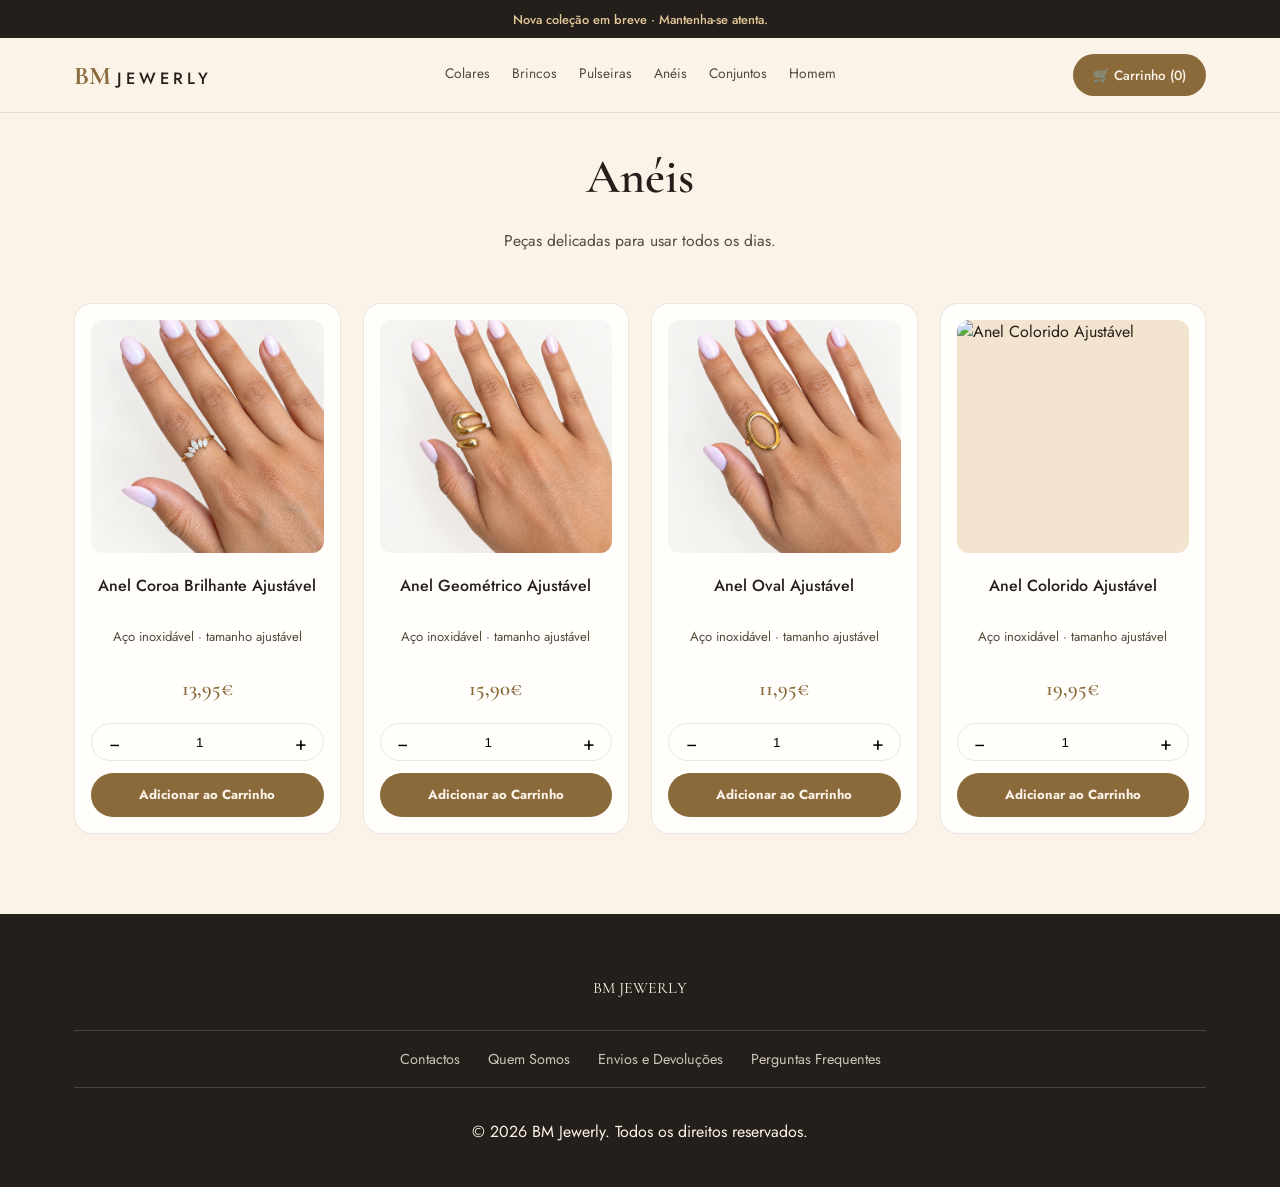
==== BmJewerly/aneis.html @ b455438f "Add files via upload" ====
<!DOCTYPE html>
<html lang="pt-PT">
<head><meta charset="UTF-8"><meta name="viewport" content="width=device-width, initial-scale=1.0"><title>Anéis | BM Jewerly</title><style>
:root{--ivory:#FBF3E8;--card:#FFFEFA;--ink:#241F1A;--soft:#55493C;--gold:#8A6A3A;--border:rgba(36,31,26,.1)}*{box-sizing:border-box}body{margin:0;background:var(--ivory);color:var(--ink);font-family:Arial,sans-serif}a{color:inherit;text-decoration:none}button{font:inherit;cursor:pointer}.container{max-width:1180px;margin:auto;padding:0 24px}.site-header{position:sticky;top:0;z-index:5;background:#fbf3e8f5;border-bottom:1px solid var(--border)}.header-inner{display:flex;align-items:center;justify-content:space-between;gap:20px;padding:16px 24px;max-width:1180px;margin:auto}.logo{display:flex;gap:6px;align-items:baseline}.logo-mark,.category-header h1,.cart-header h2{font-family:Georgia,serif}.logo-mark{font-weight:bold;font-size:1.6rem;color:var(--gold)}.logo-word{letter-spacing:.24em}.main-nav{display:flex;gap:20px;flex-wrap:wrap}.main-nav a{font-size:.86rem;color:var(--soft)}.main-nav a.active{color:var(--gold);font-weight:bold}.btn{border:0;border-radius:999px;padding:11px 20px;font-weight:bold}.btn-primary{background:var(--gold);color:var(--ivory)}.category-header{text-align:center;padding:58px 0 42px}.category-header h1{font-size:3rem;margin:0 0 12px}.category-header p{color:var(--soft)}.product-grid{display:grid;grid-template-columns:repeat(auto-fit,minmax(240px,1fr));gap:24px;padding-bottom:80px}.product-card{background:var(--card);border:1px solid var(--border);border-radius:18px;padding:16px}.product-gallery{aspect-ratio:1;border-radius:12px;overflow:hidden;background:#eee;margin-bottom:16px}.product-gallery img{width:100%;height:100%;object-fit:cover}.product-title{text-align:center;font-size:1.08rem;margin:8px 0}.product-price{text-align:center;color:var(--gold);font:bold 1.3rem Georgia,serif;margin:0 0 16px}.qty-wrapper{display:flex;justify-content:space-between;align-items:center;border:1px solid var(--border);border-radius:999px;padding:4px 8px;margin-bottom:12px}.qty-btn{border:0;background:none;font-size:1.2rem;width:28px;height:28px}.qty-input{width:40px;border:0;background:none;text-align:center}.action-buttons .btn{width:100%}.site-footer{background:var(--ink);color:var(--ivory);text-align:center;padding:40px;margin-top:20px}.cart-overlay{position:fixed;inset:0;background:#0008;z-index:10;display:none}.cart-overlay.is-active{display:block}.cart-sidebar{position:fixed;right:0;top:0;bottom:0;width:min(400px,100%);background:var(--card);z-index:11;transform:translateX(100%);transition:transform .25s;display:flex;flex-direction:column}.cart-sidebar.is-active{transform:translateX(0)}.cart-header{display:flex;justify-content:space-between;padding:20px;border-bottom:1px solid var(--border)}.cart-header h2{margin:0}.close-cart{border:0;background:none;font-size:1.5rem}.cart-items-container{flex:1;overflow:auto;padding:20px}.cart-item{display:flex;gap:12px;margin-bottom:20px}.cart-item-img{width:64px;height:64px;object-fit:cover;border-radius:8px}.cart-item-info{flex:1}.cart-item-price{color:var(--gold);font-weight:bold}.cart-item-qty{font-size:.85rem;color:var(--soft);margin-top:4px}.remove-item{border:0;background:none;color:#a34d64;text-decoration:underline;padding:0;margin-top:4px}.cart-footer{padding:20px;border-top:1px solid var(--border)}.cart-total-row{display:flex;justify-content:space-between;font-weight:bold;font-size:1.2rem;margin-bottom:16px}.cart-footer .btn{display:block;text-align:center;width:100%}@media(max-width:850px){.header-inner{flex-wrap:wrap}.main-nav{order:3;width:100%;justify-content:center}.header-actions{margin-left:auto}}
</style><link rel="stylesheet" href="site.css"></head><body><div class="collection-notice" role="status">Nova coleção em breve · Mantenha-se atenta.</div><header class="site-header"><div class="header-inner"><a class="logo" href="index.html"><span class="logo-mark">BM</span><span class="logo-word">JEWERLY</span></a><nav class="main-nav"><a href="colares.html">Colares</a><a href="brincos.html">Brincos</a><a href="pulseiras.html">Pulseiras</a><a href="aneis.html">Anéis</a><a href="conjuntos.html">Conjuntos</a><a href="homem.html">Homem</a></nav><div class="header-actions"><button class="btn btn-primary" id="cartBtn">🛒 Carrinho (0)</button></div></div></header><main class="container"><div class="category-header"><h1>Anéis</h1><p>Peças delicadas para usar todos os dias.</p></div><div class="product-grid" id="productGrid"></div></main><footer class="site-footer"><div class="container footer-inner"><p class="footer-logo">BM JEWERLY</p><nav class="footer-links" aria-label="Informações da loja"><a href="index.html#contactos">Contactos</a><a href="index.html#quem-somos">Quem Somos</a><a href="index.html#envios-e-devolucoes">Envios e Devoluções</a><a href="index.html#perguntas-frequentes">Perguntas Frequentes</a></nav><p class="footer-copy">© 2026 BM Jewerly. Todos os direitos reservados.</p></div></footer><div class="cart-overlay" id="cartOverlay"></div><aside class="cart-sidebar" id="cartSidebar"><div class="cart-header"><h2>O teu carrinho</h2><button class="close-cart" id="closeCartBtn">×</button></div><div class="cart-items-container" id="cartItemsList"></div><div class="cart-footer"><div class="cart-total-row"><span>Total:</span><span id="cartTotalValue">0,00€</span></div><a href="compra.html" class="btn btn-primary">Finalizar Compra</a></div></aside><script>
const products=[
	['Anel Coroa Brilhante Ajustável','13,95€','Site/anel/anel coroa brilhante/ChatGPT Image 19_09_2026, 15_02_17.png','Aço inoxidável · tamanho ajustável',['Site/anel/anel coroa brilhante/ChatGPT Image 19_09_2026, 15_02_17.png','Site/anel/anel coroa brilhante/Captura de ecrã 2026-09-19, às 15.03.24.png','Site/anel/anel coroa brilhante/Captura de ecrã 2026-09-19, às 15.03.12.png']],
	['Anel Geométrico Ajustável','15,90€','Site/anel/anel geométrico/ChatGPT Image 19_09_2026, 14_48_37.png','Aço inoxidável · tamanho ajustável',['Site/anel/anel geométrico/ChatGPT Image 19_09_2026, 14_48_37.png','Site/anel/anel geométrico/Captura de ecrã 2026-09-19, às 14.50.36.png','Site/anel/anel geométrico/Captura de ecrã 2026-09-19, às 14.50.17.png','Site/anel/anel geométrico/Captura de ecrã 2026-09-19, às 14.50.04.png']],
	['Anel Oval Ajustável','11,95€','Site/anel/anel oval/ChatGPT Image 19_09_2026, 14_55_21.png','Aço inoxidável · tamanho ajustável',['Site/anel/anel oval/ChatGPT Image 19_09_2026, 14_55_21.png','Site/anel/anel oval/Captura de ecrã 2026-09-19, às 14.58.54.png','Site/anel/anel oval/Captura de ecrã 2026-09-19, às 14.58.02.png']],
	['Anel Colorido Ajustável','19,95€','Site/anel/anel colorido /ChatGPT Image 19_09_2026, 14_31_43.png','Aço inoxidável · tamanho ajustável',['Site/anel/anel colorido /ChatGPT Image 19_09_2026, 14_31_43.png','Site/anel/anel colorido /Captura de ecrã 2026-09-19, às 14.46.03.png','Site/anel/anel colorido /Captura de ecrã 2026-09-19, às 14.45.47.png','Site/anel/anel colorido /Captura de ecrã 2026-09-19, às 14.45.36.png']]
];
function changeProductImage(button, direction){const gallery=button.closest('.product-gallery');const images=JSON.parse(gallery.dataset.images);const image=gallery.querySelector('img');const current=Number(gallery.dataset.imageIndex||0);const next=(current+direction+images.length)%images.length;gallery.dataset.imageIndex=next;image.src=images[next]}
const key='bm_jewerly_cart_final';let cart=[];try{cart=JSON.parse(localStorage.getItem(key)||'[]');if(!Array.isArray(cart))cart=[]}catch(e){cart=[]}const grid=document.getElementById('productGrid');grid.innerHTML=products.map(p=>`<article class="product-card"><div class="product-gallery" data-images='${JSON.stringify(p[4])}'><img class="main-img" src="${p[2]}" alt="${p[0]}"><button class="gallery-nav prev" type="button" aria-label="Imagem anterior" onclick="changeProductImage(this,-1)">‹</button><button class="gallery-nav next" type="button" aria-label="Imagem seguinte" onclick="changeProductImage(this,1)">›</button></div><h3 class="product-title">${p[0]}</h3><p class="product-details">${p[3]}</p><p class="product-price">${p[1]}</p><div class="qty-wrapper"><button class="qty-btn minus">−</button><input class="qty-input" type="number" min="1" value="1"><button class="qty-btn plus">+</button></div><div class="action-buttons"><button class="btn btn-primary add-cart">Adicionar ao Carrinho</button></div></article>`).join('');
function render(){const list=document.getElementById('cartItemsList');document.getElementById('cartBtn').textContent=`🛒 Carrinho (${cart.reduce((n,i)=>n+Number(i.qty),0)})`;localStorage.setItem(key,JSON.stringify(cart));list.innerHTML=cart.length?cart.map((i,n)=>`<div class="cart-item"><img class="cart-item-img" src="${i.img}" alt="${i.title}"><div class="cart-item-info"><strong>${i.title}</strong><div class="cart-item-price">${i.price.toFixed(2).replace('.',',')}€</div><div class="cart-item-qty">Qtd: ${i.qty}</div><button class="remove-item" data-index="${n}">Remover</button></div></div>`).join(''):'<p>O teu carrinho está vazio.</p>';document.getElementById('cartTotalValue').textContent=`${cart.reduce((n,i)=>n+i.price*i.qty,0).toFixed(2).replace('.',',')}€`;list.querySelectorAll('.remove-item').forEach(b=>b.onclick=()=>{cart.splice(+b.dataset.index,1);render()})}function open(){cartOverlay.classList.add('is-active');cartSidebar.classList.add('is-active')}function close(){cartOverlay.classList.remove('is-active');cartSidebar.classList.remove('is-active')}grid.querySelectorAll('.product-card').forEach((c,i)=>{const q=c.querySelector('.qty-input');c.querySelector('.minus').onclick=()=>q.value=Math.max(1,+q.value-1);c.querySelector('.plus').onclick=()=>q.value=+q.value+1;c.querySelector('.add-cart').onclick=()=>{const title=products[i][0],price=parseFloat(products[i][1].replace(',','.')),qty=Math.max(1,+q.value||1),old=cart.find(x=>x.title===title);old?old.qty+=qty:cart.push({title,price,img:products[i][2],qty});render();open()}});cartBtn.onclick=open;closeCartBtn.onclick=close;cartOverlay.onclick=close;render();
</script><script>
const cartQuantityList=document.getElementById('cartItemsList');function addCartQuantityControls(){cartQuantityList.querySelectorAll('.cart-item').forEach((item,index)=>{if(item.querySelector('.cart-qty-controls'))return;const quantity=item.querySelector('.cart-item-qty');if(!quantity)return;const controls=document.createElement('div');controls.className='cart-qty-controls';controls.innerHTML=`<button class="cart-qty-btn" data-cart-index="${index}" data-cart-change="-1" aria-label="Diminuir quantidade">−</button><span class="cart-qty-value">${cart[index].qty}</span><button class="cart-qty-btn" data-cart-index="${index}" data-cart-change="1" aria-label="Aumentar quantidade">+</button>`;quantity.replaceWith(controls)})}cartQuantityList.addEventListener('click',event=>{const button=event.target.closest('[data-cart-change]');if(!button)return;const item=cart[Number(button.dataset.cartIndex)];item.qty=Math.max(1,item.qty+Number(button.dataset.cartChange));render();addCartQuantityControls()});addCartQuantityControls();new MutationObserver(addCartQuantityControls).observe(cartQuantityList,{childList:true});
</script></body></html>
---- BmJewerly/site.css ----
@import url('https://fonts.googleapis.com/css2?family=Cormorant+Garamond:wght@400;500;600;700&family=Jost:wght@300;400;500;600&display=swap');

:root {
  --font-display: 'Cormorant Garamond', Georgia, serif;
  --font-body: 'Jost', Arial, sans-serif;
}

*,
*::before,
*::after {
  box-sizing: border-box;
}

html {
  scroll-behavior: smooth;
}

body {
  font-family: var(--font-body);
  -webkit-font-smoothing: antialiased;
}

.collection-notice {
  display: flex;
  min-height: 38px;
  align-items: center;
  justify-content: center;
  padding: 8px 16px;
  background: var(--ink, #241F1A);
  color: var(--gold-light, #E4C99A);
  font-family: var(--font-body);
  font-size: .8rem;
  font-weight: 500;
  text-align: center;
}

.container,
.header-inner {
  width: 100%;
  max-width: 1180px;
  margin-left: auto;
  margin-right: auto;
}

.container {
  padding-left: 24px;
  padding-right: 24px;
}

.header-inner {
  display: flex;
  align-items: center;
  justify-content: space-between;
  gap: 20px;
  padding: 16px 24px;
}

.site-header:has(.main-nav) .header-inner {
  display: grid;
  grid-template-columns: minmax(0, 1fr) auto minmax(0, 1fr);
  column-gap: 24px;
}

.site-header:has(.main-nav) .logo {
  grid-column: 1;
  justify-self: start;
}

.site-header:has(.main-nav) .main-nav {
  grid-column: 2;
  justify-self: center;
}

.site-header:has(.main-nav) .header-actions {
  grid-column: 3;
  justify-self: end;
}

.logo {
  display: flex;
  flex: 0 0 auto;
  align-items: baseline;
  gap: 6px;
  text-decoration: none;
}

.logo-mark {
  color: var(--gold-deep, var(--gold));
  font-family: var(--font-display);
  font-size: 1.6rem;
  font-weight: 700;
}

.logo-word {
  color: var(--ink);
  font-family: var(--font-body);
  font-size: 1.02rem;
  font-weight: 500;
  letter-spacing: .24em;
}

.main-nav {
  display: flex;
  align-items: center;
  justify-content: center;
  gap: 22px;
}

.main-nav a {
  position: relative;
  padding-bottom: 4px;
  color: var(--ink-soft, var(--soft));
  font-family: var(--font-body);
  font-size: .86rem;
  text-decoration: none;
  white-space: nowrap;
}

.main-nav a::after {
  position: absolute;
  right: 0;
  bottom: 0;
  left: 0;
  height: 1px;
  background: var(--gold, #BA9463);
  content: '';
  transform: scaleX(0);
  transition: transform .25s ease;
}

.main-nav a:hover::after,
.main-nav a:focus-visible::after,
.main-nav a.active::after {
  transform: scaleX(1);
}

.header-actions {
  display: flex;
  flex: 0 0 auto;
  align-items: center;
  gap: 10px;
}

.site-header .btn {
  min-height: 42px;
  padding: 10px 20px;
  font-family: var(--font-body);
  font-size: .84rem;
  font-weight: 500;
  white-space: nowrap;
}

.category-header {
  display: flex;
  height: 190px;
  flex-direction: column;
  align-items: center;
  justify-content: center;
  padding: 38px 0 34px;
  text-align: center;
}

.category-header h1,
.page-title,
.summary-title,
.success-title {
  color: var(--ink);
  font-family: var(--font-display);
  font-weight: 600;
}

.category-header h1 {
  margin: 0 0 10px;
  font-size: 3rem;
  line-height: 1.05;
}

.category-header p {
  max-width: 600px;
  color: var(--ink-soft, var(--soft));
  font-size: .98rem;
  line-height: 1.6;
}

main.container > .product-grid,
.featured-products .product-grid {
  display: grid;
  grid-template-columns: repeat(4, minmax(0, 1fr));
  align-items: stretch;
  gap: 22px;
}

main.container > .product-grid {
  margin-top: 0;
  padding-bottom: 80px;
}

.featured-products .product-grid {
  grid-template-columns: repeat(3, minmax(0, 1fr));
  margin-top: 40px;
}

body:has(.main-nav a.active[href="pulseiras.html"]) main.container > .product-grid {
  grid-template-columns: repeat(2, minmax(0, 1fr));
  max-width: 760px;
  margin-right: auto;
  margin-left: auto;
}

body:has(.main-nav a.active[href="conjuntos.html"]) main.container > .product-grid,
body:has(.main-nav a.active[href="homem.html"]) main.container > .product-grid {
  grid-template-columns: minmax(0, 380px);
  justify-content: center;
  margin-right: auto;
  margin-left: auto;
}

main.container > .product-grid > .product-card,
.featured-products .product-card {
  display: flex;
  min-width: 0;
  min-height: 520px;
  height: 100%;
  flex-direction: column;
  padding: 16px;
  border: 1px solid var(--border);
  border-radius: 18px;
  background: var(--card);
}

main.container > .product-grid .product-gallery,
.featured-products .product-gallery {
  position: relative;
  width: 100%;
  flex: 0 0 auto;
  aspect-ratio: 1 / 1;
  overflow: hidden;
  margin-bottom: 14px;
  border-radius: 12px;
  background: var(--ivory-deep, #F2E4CE);
}

main.container > .product-grid .product-gallery img,
.featured-products .product-gallery img {
  width: 100%;
  height: 100%;
  object-fit: cover;
}

.product-gallery .gallery-nav {
  position: absolute;
  top: 50%;
  display: flex;
  width: 36px;
  height: 36px;
  align-items: center;
  justify-content: center;
  border: 1px solid var(--border);
  border-radius: 50%;
  background: rgba(255, 255, 255, .92);
  color: var(--ink);
  cursor: pointer;
  opacity: 0;
  transform: translateY(-50%);
  transition: opacity .2s ease, color .2s ease;
}

.product-gallery .gallery-nav:hover,
.product-gallery .gallery-nav:focus-visible {
  color: var(--gold-deep, var(--gold));
}

.product-gallery .gallery-nav.prev {
  left: 8px;
}

.product-gallery .gallery-nav.next {
  right: 8px;
}

.product-card:hover .gallery-nav,
.product-gallery .gallery-nav:focus-visible {
  opacity: 1;
}

main.container > .product-grid .product-info {
  display: flex;
  flex: 1;
  flex-direction: column;
}

.product-details {
  min-height: 2.8em;
  margin: 0 0 12px;
  color: var(--ink-soft, var(--soft));
  font-size: .82rem;
  line-height: 1.45;
  text-align: center;
}

.product-card .action-buttons {
  margin-top: auto;
}

.product-card.is-consultation .product-price {
  font-size: 1.05rem;
}

.empty-catalog {
  grid-column: 1 / -1;
  padding: 56px 24px;
  border: 1px solid var(--border);
  border-radius: 8px;
  background: var(--card);
  color: var(--ink-soft, var(--soft));
  text-align: center;
}

main.container > .product-grid .product-title,
.featured-products .product-title {
  display: -webkit-box;
  overflow: hidden;
  min-height: 2.8em;
  margin: 8px 0;
  color: var(--ink);
  font-family: var(--font-body);
  font-size: 1rem;
  font-weight: 500;
  line-height: 1.4;
  text-align: center;
  -webkit-box-orient: vertical;
  -webkit-line-clamp: 2;
}

main.container > .product-grid .product-price,
.featured-products .product-price {
  min-height: 1.6em;
  margin: 0 0 14px;
  color: var(--gold-deep, var(--gold));
  font-family: var(--font-display);
  font-size: 1.3rem;
  font-weight: 600;
  line-height: 1.25;
  text-align: center;
}

.product-grid .qty-btn {
  width: 28px;
  height: 28px;
}

main.container > .product-grid .action-buttons {
  display: grid;
  grid-template-columns: minmax(0, 1fr);
  margin-top: auto;
}

main.container > .product-grid .action-buttons .btn,
.featured-products .action-buttons .btn {
  width: 100%;
  min-height: 44px;
  padding: 10px 12px;
  font-family: var(--font-body);
  font-size: .82rem;
  line-height: 1.25;
  white-space: normal;
}

.site-footer {
  margin-top: 0 !important;
  padding: 48px 0 28px;
  text-align: center;
}

.footer-inner {
  display: flex;
  flex-direction: column;
  align-items: center;
  gap: 16px;
  text-align: center;
}

.footer-logo {
  font-family: var(--font-display);
}

.footer-links {
  display: flex;
  width: 100%;
  flex-wrap: wrap;
  align-items: center;
  justify-content: center;
  gap: 12px 28px;
  padding: 18px 0;
  border-top: 1px solid rgba(251, 243, 232, .18);
  border-bottom: 1px solid rgba(251, 243, 232, .18);
}

.footer-links a {
  color: rgba(251, 243, 232, .78);
  font-size: .9rem;
  text-decoration: none;
  text-underline-offset: 4px;
  transition: color .2s ease, text-decoration-color .2s ease;
}

.footer-links a:hover,
.footer-links a:focus-visible {
  color: var(--gold-light, #E4C99A);
  text-decoration: underline;
}

.checkout-layout {
  gap: 28px;
}

.panel {
  border-radius: 16px;
}

.page-title {
  font-size: 2.7rem;
  line-height: 1.1;
}

@media (max-width: 960px) {
  main.container > .product-grid,
  .featured-products .product-grid {
    grid-template-columns: repeat(3, minmax(0, 1fr));
    gap: 20px;
  }

  .header-inner {
    flex-wrap: wrap;
    justify-content: space-between;
    row-gap: 12px;
  }

  .site-header:has(.main-nav) .header-inner {
    grid-template-columns: minmax(0, 1fr) auto;
    row-gap: 12px;
  }

  .site-header:has(.main-nav) .logo {
    grid-column: 1;
    grid-row: 1;
  }

  .site-header:has(.main-nav) .main-nav {
    grid-column: 1 / -1;
    grid-row: 2;
    justify-self: stretch;
    order: 0;
  }

  .site-header:has(.main-nav) .header-actions {
    grid-column: 2;
    grid-row: 1;
    justify-self: end;
  }

  .main-nav {
    order: 3;
    width: 100%;
    flex-wrap: wrap;
    gap: 10px 20px;
  }
}

@media (max-width: 700px) {
  .collection-notice {
    min-height: 36px;
    padding: 8px 12px;
    font-size: .76rem;
  }

  .container {
    padding-right: 18px;
    padding-left: 18px;
  }

  .header-inner {
    gap: 10px;
    padding: 12px 18px;
  }

  .logo-word {
    font-size: .88rem;
    letter-spacing: .12em;
  }

  .logo-mark {
    font-size: 1.5rem;
  }

  .main-nav {
    gap: 8px 16px;
  }

  .main-nav a {
    font-size: .82rem;
  }

  .product-gallery .gallery-nav {
    opacity: 1;
  }

  .site-header .btn {
    min-height: 38px;
    padding: 8px 12px;
    font-size: .76rem;
  }

  .category-header {
    height: 164px;
    padding: 30px 0 26px;
  }

  .category-header h1 {
    font-size: 2.5rem;
  }

  main.container > .product-grid,
  .featured-products .product-grid {
    grid-template-columns: repeat(2, minmax(0, 1fr));
    gap: 18px;
  }

  main.container > .product-grid > .product-card,
  .featured-products .product-card {
    min-height: 480px;
    height: 100%;
    padding: 12px;
  }

  main.container > .product-grid .product-title,
  .featured-products .product-title {
    font-size: .9rem;
  }

  main.container > .product-grid .action-buttons .btn,
  .featured-products .action-buttons .btn {
    padding: 9px 6px;
    font-size: .74rem;
  }

  .site-footer {
    padding-top: 38px;
  }

  .footer-links {
    gap: 10px 18px;
    padding: 16px 0;
  }

  .footer-links a {
    font-size: .82rem;
  }

  .checkout-layout {
    grid-template-columns: minmax(0, 1fr);
    padding-top: 32px;
  }

  .page-title {
    font-size: 2.3rem;
  }
}

@media (max-width: 520px) {
  main.container > .product-grid,
  .featured-products .product-grid {
    grid-template-columns: minmax(0, 1fr);
  }

  main.container > .product-grid > .product-card,
  .featured-products .product-card {
    min-height: 0;
    height: auto;
  }

  body:has(.main-nav a.active[href="pulseiras.html"]) main.container > .product-grid {
    grid-template-columns: minmax(0, 1fr);
    max-width: 380px;
  }
}

@media (max-width: 360px) {
  .header-inner {
    padding-right: 12px;
    padding-left: 12px;
  }

  .logo-word {
    font-size: .78rem;
  }

  .site-header .btn {
    padding-right: 9px;
    padding-left: 9px;
    font-size: .7rem;
  }

  main.container > .product-grid,
  .featured-products .product-grid {
    gap: 10px;
  }
}
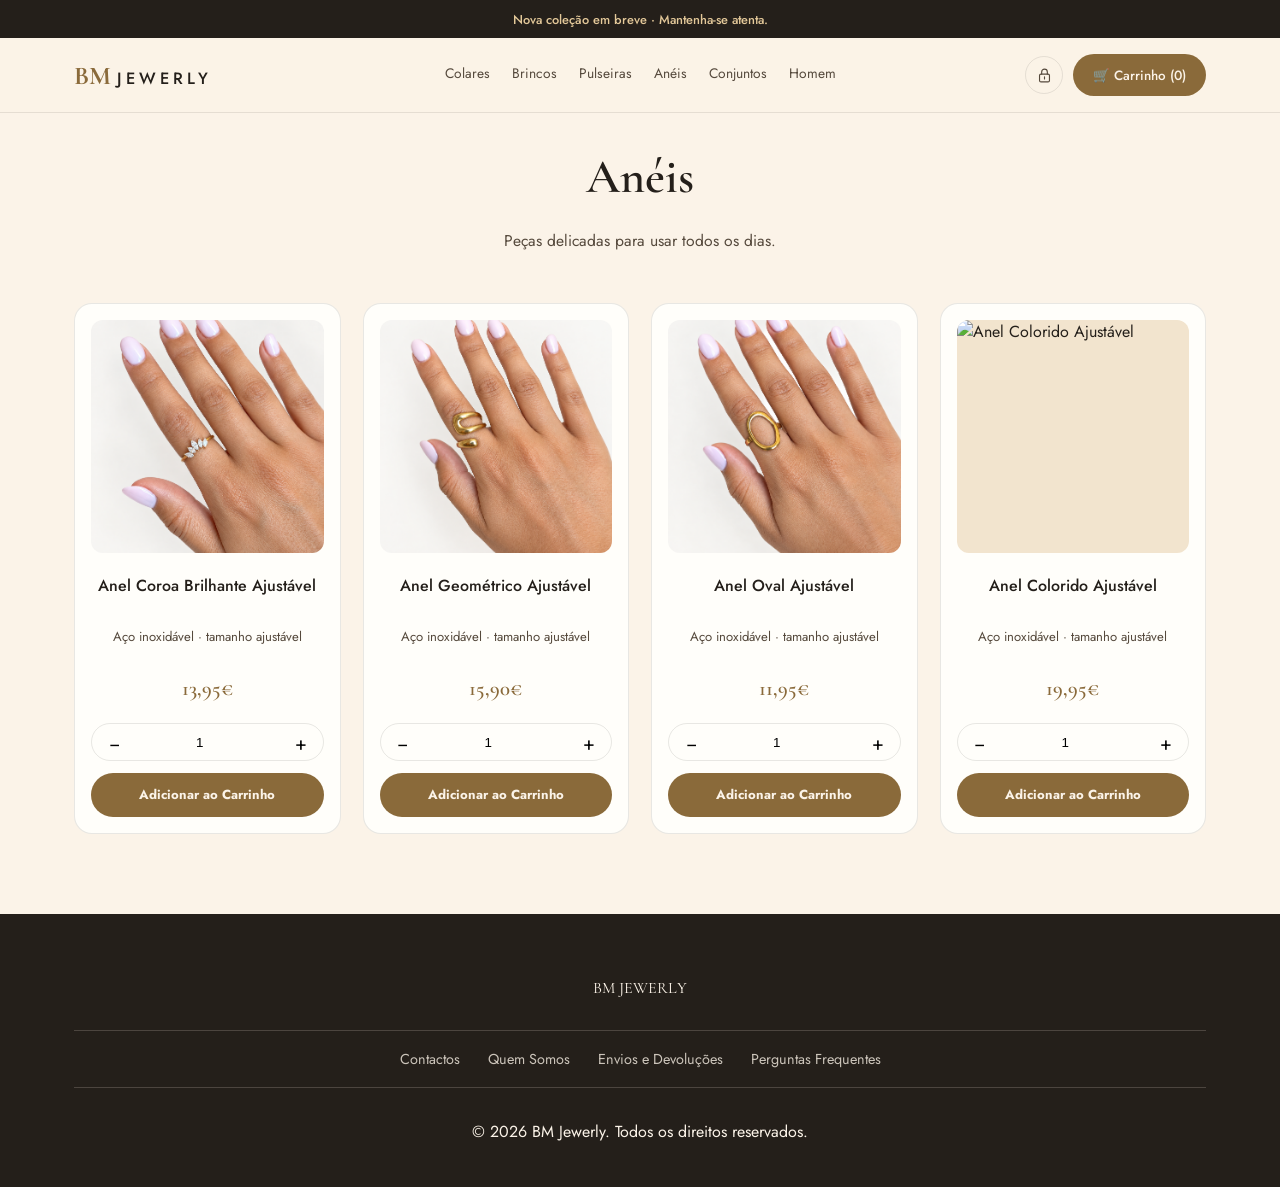
==== commit 5e05e94c: "Add files via upload" ====
--- a/BmJewerly/aneis.html
+++ b/BmJewerly/aneis.html
@@ -14,4 +14,4 @@
 function render(){const list=document.getElementById('cartItemsList');document.getElementById('cartBtn').textContent=`🛒 Carrinho (${cart.reduce((n,i)=>n+Number(i.qty),0)})`;localStorage.setItem(key,JSON.stringify(cart));list.innerHTML=cart.length?cart.map((i,n)=>`<div class="cart-item"><img class="cart-item-img" src="${i.img}" alt="${i.title}"><div class="cart-item-info"><strong>${i.title}</strong><div class="cart-item-price">${i.price.toFixed(2).replace('.',',')}€</div><div class="cart-item-qty">Qtd: ${i.qty}</div><button class="remove-item" data-index="${n}">Remover</button></div></div>`).join(''):'<p>O teu carrinho está vazio.</p>';document.getElementById('cartTotalValue').textContent=`${cart.reduce((n,i)=>n+i.price*i.qty,0).toFixed(2).replace('.',',')}€`;list.querySelectorAll('.remove-item').forEach(b=>b.onclick=()=>{cart.splice(+b.dataset.index,1);render()})}function open(){cartOverlay.classList.add('is-active');cartSidebar.classList.add('is-active')}function close(){cartOverlay.classList.remove('is-active');cartSidebar.classList.remove('is-active')}grid.querySelectorAll('.product-card').forEach((c,i)=>{const q=c.querySelector('.qty-input');c.querySelector('.minus').onclick=()=>q.value=Math.max(1,+q.value-1);c.querySelector('.plus').onclick=()=>q.value=+q.value+1;c.querySelector('.add-cart').onclick=()=>{const title=products[i][0],price=parseFloat(products[i][1].replace(',','.')),qty=Math.max(1,+q.value||1),old=cart.find(x=>x.title===title);old?old.qty+=qty:cart.push({title,price,img:products[i][2],qty});render();open()}});cartBtn.onclick=open;closeCartBtn.onclick=close;cartOverlay.onclick=close;render();
 </script><script>
 const cartQuantityList=document.getElementById('cartItemsList');function addCartQuantityControls(){cartQuantityList.querySelectorAll('.cart-item').forEach((item,index)=>{if(item.querySelector('.cart-qty-controls'))return;const quantity=item.querySelector('.cart-item-qty');if(!quantity)return;const controls=document.createElement('div');controls.className='cart-qty-controls';controls.innerHTML=`<button class="cart-qty-btn" data-cart-index="${index}" data-cart-change="-1" aria-label="Diminuir quantidade">−</button><span class="cart-qty-value">${cart[index].qty}</span><button class="cart-qty-btn" data-cart-index="${index}" data-cart-change="1" aria-label="Aumentar quantidade">+</button>`;quantity.replaceWith(controls)})}cartQuantityList.addEventListener('click',event=>{const button=event.target.closest('[data-cart-change]');if(!button)return;const item=cart[Number(button.dataset.cartIndex)];item.qty=Math.max(1,item.qty+Number(button.dataset.cartChange));render();addCartQuantityControls()});addCartQuantityControls();new MutationObserver(addCartQuantityControls).observe(cartQuantityList,{childList:true});
-</script></body></html>
+</script><script src="inventory.js"></script></body></html>
--- a/BmJewerly/site.css
+++ b/BmJewerly/site.css
@@ -606,3 +606,45 @@
     gap: 10px;
   }
 }
+
+.staff-entry {
+  display: inline-grid;
+  width: 38px;
+  height: 38px;
+  flex: 0 0 38px;
+  place-items: center;
+  border: 1px solid var(--border, rgba(36,31,26,.14));
+  border-radius: 50%;
+  color: var(--ink-soft, #55493c);
+  text-decoration: none;
+}
+
+.staff-entry:hover,
+.staff-entry:focus-visible {
+  border-color: var(--gold, #8a6a3a);
+  color: var(--gold, #8a6a3a);
+}
+
+.staff-entry svg {
+  width: 17px;
+  height: 17px;
+  fill: none;
+  stroke: currentColor;
+  stroke-linecap: round;
+  stroke-linejoin: round;
+  stroke-width: 1.6;
+}
+
+.product-card .add-cart:disabled,
+.product-card .buy-now:disabled {
+  cursor: not-allowed;
+  opacity: .58;
+}
+
+.stock-status {
+  margin: 0 0 10px;
+  color: #9c3c34;
+  font-size: .9rem;
+  font-weight: 600;
+  text-align: center;
+}
